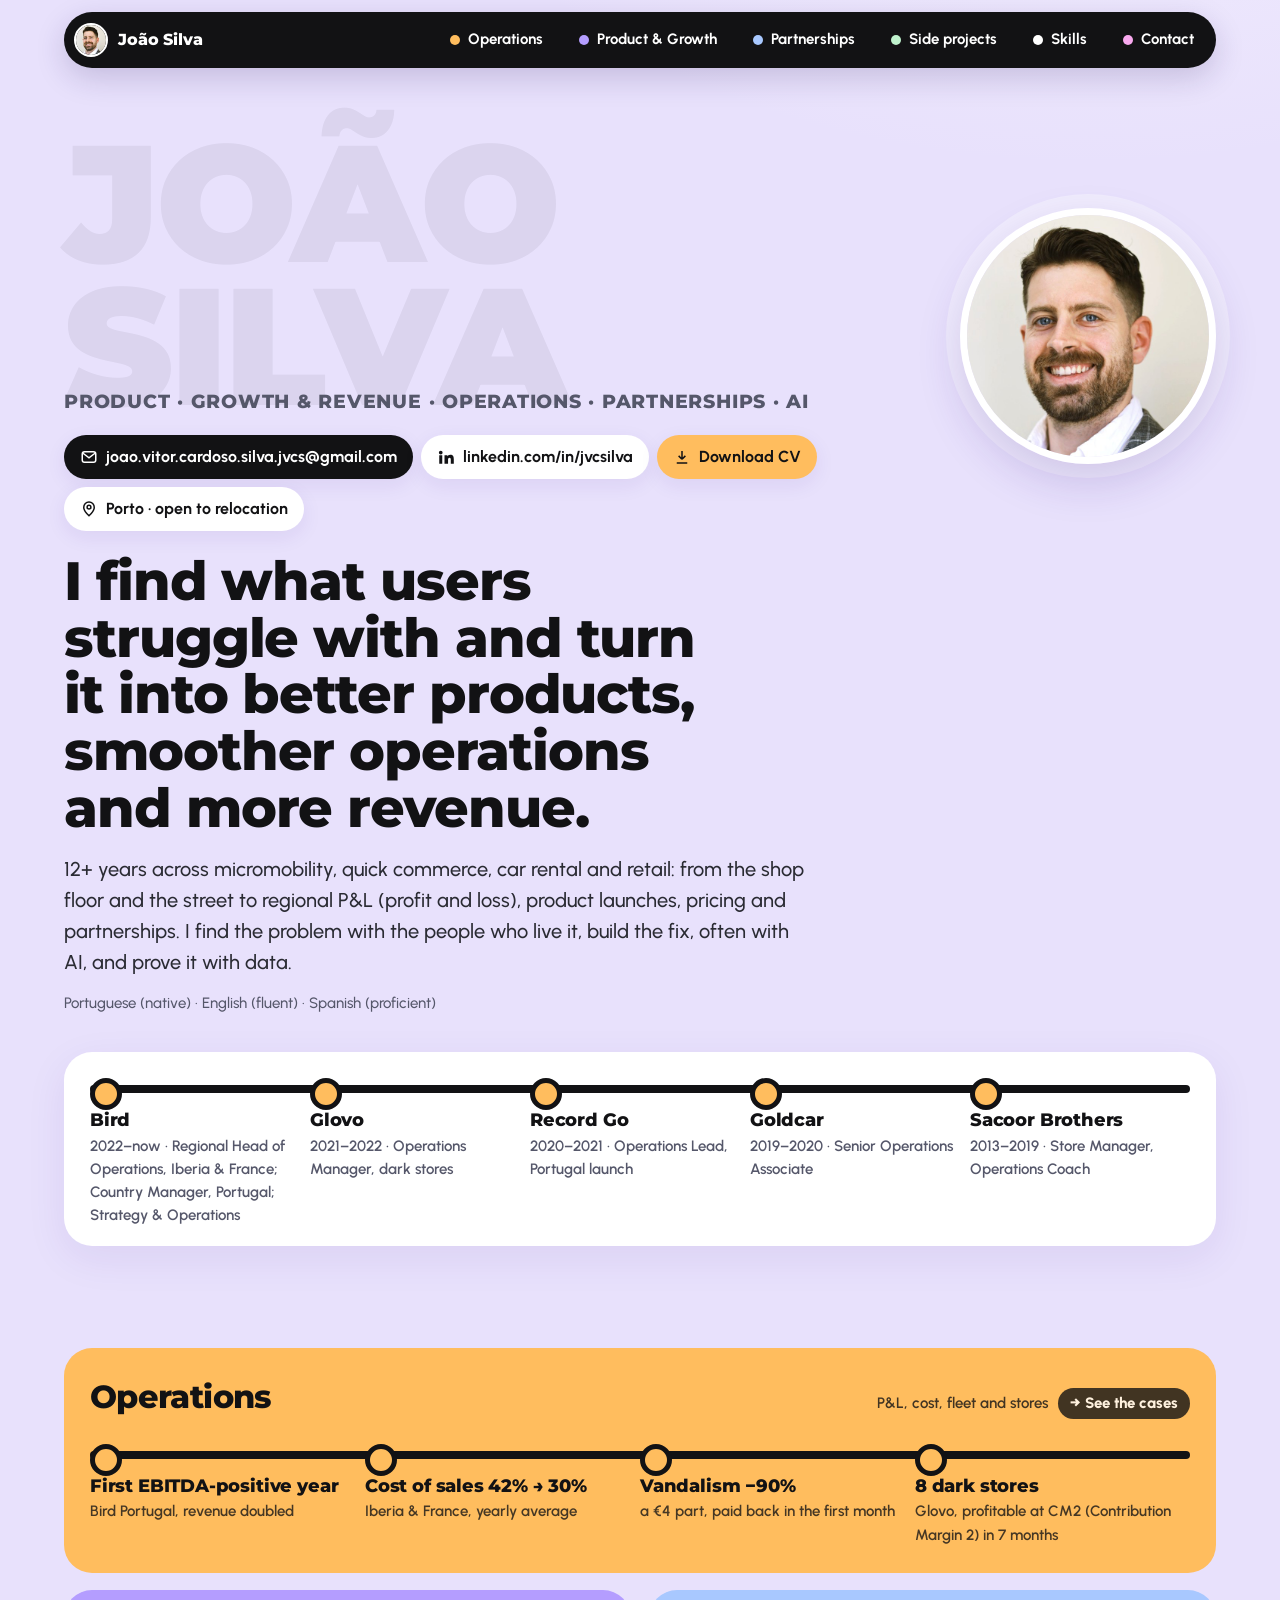
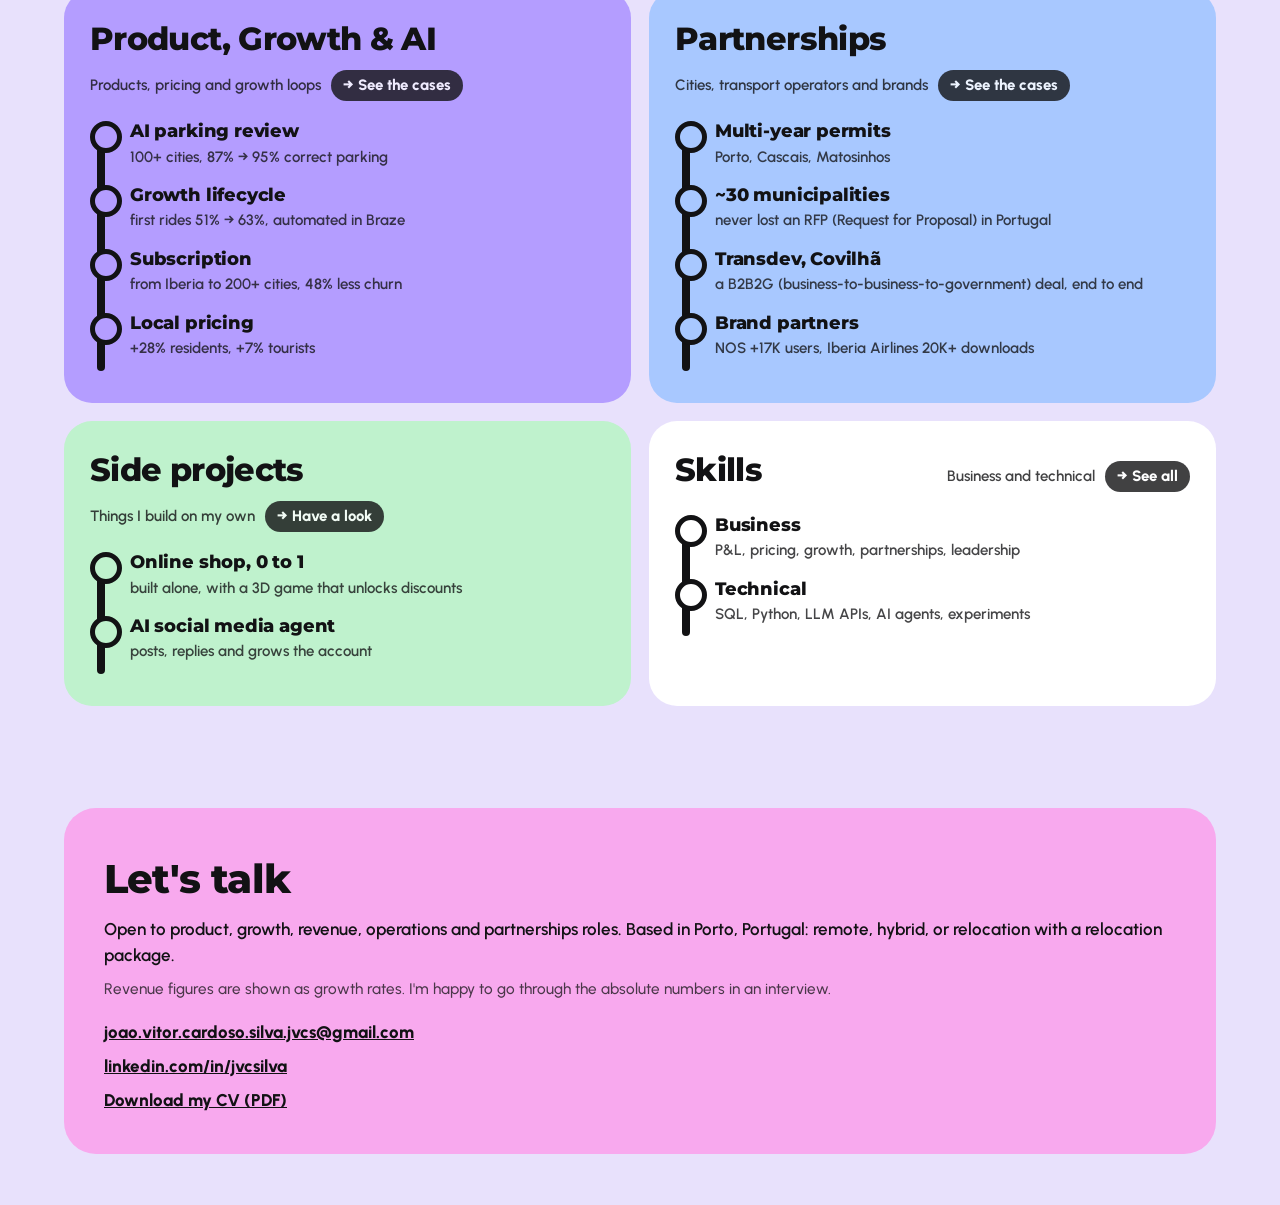
==== index.html @ 39b8984d "Portfolio Co-Authored-By: Claude Opus 5.5 <noreply@anthropic.com> Claude-Session: https://claude.ai/" ====
<!DOCTYPE html>
<html lang="en">
<head>
<meta charset="utf-8">
<meta name="viewport" content="width=device-width, initial-scale=1">
<title>João Silva Portfolio</title>
<meta name="description" content="João Silva: product, growth, revenue, operations and partnerships, with hands-on AI. 12+ years in micromobility, quick commerce, car rental and retail.">
<link rel="icon" href="assets/favicon.svg" type="image/svg+xml">
<link rel="apple-touch-icon" href="assets/img/apple-touch-icon.png">
<meta property="og:type" content="website">
<meta property="og:title" content="João Silva · Portfolio">
<meta property="og:description" content="João Silva: product, growth, revenue, operations and partnerships, with hands-on AI. 12+ years in micromobility, quick commerce, car rental and retail.">
<meta property="og:url" content="https://jvcsilva.pages.dev/">
<meta property="og:image" content="https://jvcsilva.pages.dev/assets/img/share.jpg">
<meta property="og:image:width" content="1200">
<meta property="og:image:height" content="630">
<meta name="twitter:card" content="summary_large_image">
<link rel="preload" href="assets/fonts/montserrat.woff2" as="font" type="font/woff2" crossorigin>
<link rel="preload" href="assets/fonts/urbanist.woff2" as="font" type="font/woff2" crossorigin>
<link rel="stylesheet" href="assets/styles.css">
</head>
<body>

<header class="top">
  <div class="wrap">
    <a class="brand" href="index.html"><img src="assets/img/joao-avatar.jpg" alt="" width="34" height="34"><span>João Silva</span></a>
    <nav class="nav" aria-label="Portfolio sections">
      <a class="ops" href="operations/index.html"><span class="l">Operations</span><span class="s">Ops</span></a>
      <a class="prod" href="product/index.html"><span class="l">Product &amp; Growth</span><span class="s">Product</span></a>
      <a class="part" href="partnerships/index.html"><span class="l">Partnerships</span><span class="s">Partners</span></a>
      <a class="proj" href="projects/index.html"><span class="l">Side projects</span><span class="s">Projects</span></a>
      <a class="skl" href="skills/index.html"><span class="l">Skills</span><span class="s">Skills</span></a>
      <a class="contact" href="#contact"><span class="l">Contact</span><span class="s">Contact</span></a>
    </nav>
  </div>
</header>

<main>
  <section class="band hero">
    <div class="wrap">
      <div class="hero-grid">
        <div class="hero-text">
          <p class="ghost" aria-hidden="true">João<br>Silva</p>
          <p class="role">Product · Growth &amp; Revenue · Operations · Partnerships · AI</p>
          <ul class="contacts" aria-label="Contact">
            <li><a class="mail" href="mailto:joao.vitor.cardoso.silva.jvcs@gmail.com"><svg viewBox="0 0 24 24" fill="none" stroke="currentColor" stroke-width="2" aria-hidden="true"><rect x="3" y="5" width="18" height="14" rx="3"/><path d="m4 7 8 6 8-6"/></svg><span class="full">joao.vitor.cardoso.silva.jvcs@gmail.com</span><span class="short">Email</span></a></li>
            <li><a href="https://www.linkedin.com/in/jvcsilva"><svg viewBox="0 0 24 24" fill="currentColor" aria-hidden="true"><path d="M4.98 3.5a2.5 2.5 0 1 1 0 5 2.5 2.5 0 0 1 0-5zM3 9.5h4V21H3zM10 9.5h3.8v1.6h.06c.53-1 1.83-2.06 3.77-2.06 4.03 0 4.77 2.65 4.77 6.1V21h-4v-5.1c0-1.22-.02-2.79-1.7-2.79-1.7 0-1.96 1.33-1.96 2.7V21H10z"/></svg><span class="full">linkedin.com/in/jvcsilva</span><span class="short">LinkedIn</span></a></li>
        <li><a class="cvbtn" href="cv/Joao_Silva_CV.pdf" download><svg viewBox="0 0 24 24" fill="none" stroke="currentColor" stroke-width="2" aria-hidden="true"><path d="M12 4v11m0 0-4.5-4.5M12 15l4.5-4.5M5 20h14"/></svg><span class="full">Download CV</span><span class="short">CV</span></a></li>
            <li><span><svg viewBox="0 0 24 24" fill="none" stroke="currentColor" stroke-width="2" aria-hidden="true"><path d="M12 21s-7-6.2-7-11.5a7 7 0 0 1 14 0C19 14.8 12 21 12 21z"/><circle cx="12" cy="9.5" r="2.5"/></svg>Porto · open to relocation</span></li>
          </ul>
          <h1>I find what users struggle with and turn it into better products, smoother operations and more revenue.</h1>
          <p class="lede">12+ years across micromobility, quick commerce, car rental and retail: from the shop floor and the street to regional P&amp;L (profit and loss), product launches, pricing and partnerships. I find the problem with the people who live it, build the fix, often with AI, and prove it with data.</p>
          <p class="who">Portuguese (native) · English (fluent) · Spanish (proficient)</p>
        </div>
        <figure class="portrait">
          <img src="assets/img/joao-square.jpg" alt="Portrait of João Silva" width="640" height="640">
        </figure>
      </div>
      <div class="career" aria-label="Career">
        <ul class="stations" style="--n:5">
          <li><b>Bird</b><span>2022–now · Regional Head of Operations, Iberia &amp; France; Country Manager, Portugal; Strategy &amp; Operations</span></li>
          <li><b>Glovo</b><span>2021–2022 · Operations Manager, dark stores</span></li>
          <li><b>Record Go</b><span>2020–2021 · Operations Lead, Portugal launch</span></li>
          <li><b>Goldcar</b><span>2019–2020 · Senior Operations Associate</span></li>
          <li><b>Sacoor Brothers</b><span>2013–2019 · Store Manager, Operations Coach</span></li>
        </ul>
      </div>
    </div>
  </section>

  <section class="band" aria-label="Portfolio tracks">
    <div class="wrap map">

      <a class="mline ops" href="operations/index.html">
        <div class="mhead">
          <h2>Operations</h2>
          <p>P&amp;L, cost, fleet and stores <span class="go">→ See the cases</span></p>
        </div>
        <ul class="stations" style="--n:4">
          <li><b>First EBITDA-positive year</b><span>Bird Portugal, revenue doubled</span></li>
          <li><b>Cost of sales 42% → 30%</b><span>Iberia &amp; France, yearly average</span></li>
          <li><b>Vandalism −90%</b><span>a €4 part, paid back in the first month</span></li>
          <li><b>8 dark stores</b><span>Glovo, profitable at CM2 (Contribution Margin 2) in 7 months</span></li>
        </ul>
      </a>

      <a class="mline prod" href="product/index.html">
        <div class="mhead">
          <h2>Product, Growth &amp; AI</h2>
          <p>Products, pricing and growth loops <span class="go">→ See the cases</span></p>
        </div>
        <ul class="stations" style="--n:4">
          <li><b>AI parking review</b><span>100+ cities, 87% → 95% correct parking</span></li>
          <li><b>Growth lifecycle</b><span>first rides 51% → 63%, automated in Braze</span></li>
          <li><b>Subscription</b><span>from Iberia to 200+ cities, 48% less churn</span></li>
          <li><b>Local pricing</b><span>+28% residents, +7% tourists</span></li>
        </ul>
      </a>

      <a class="mline part" href="partnerships/index.html">
        <div class="mhead">
          <h2>Partnerships</h2>
          <p>Cities, transport operators and brands <span class="go">→ See the cases</span></p>
        </div>
        <ul class="stations" style="--n:4">
          <li><b>Multi-year permits</b><span>Porto, Cascais, Matosinhos</span></li>
          <li><b>~30 municipalities</b><span>never lost an RFP (Request for Proposal) in Portugal</span></li>
          <li><b>Transdev, Covilhã</b><span>a B2B2G (business-to-business-to-government) deal, end to end</span></li>
          <li><b>Brand partners</b><span>NOS +17K users, Iberia Airlines 20K+ downloads</span></li>
        </ul>
      </a>

      <a class="mline proj" href="projects/index.html">
        <div class="mhead">
          <h2>Side projects</h2>
          <p>Things I build on my own <span class="go">→ Have a look</span></p>
        </div>
        <ul class="stations" style="--n:2">
          <li><b>Online shop, 0 to 1</b><span>built alone, with a 3D game that unlocks discounts</span></li>
          <li><b>AI social media agent</b><span>posts, replies and grows the account</span></li>
        </ul>
      </a>

      <a class="mline skl" href="skills/index.html">
        <div class="mhead">
          <h2>Skills</h2>
          <p>Business and technical <span class="go">→ See all</span></p>
        </div>
        <ul class="stations" style="--n:2">
          <li><b>Business</b><span>P&amp;L, pricing, growth, partnerships, leadership</span></li>
          <li><b>Technical</b><span>SQL, Python, LLM APIs, AI agents, experiments</span></li>
        </ul>
      </a>

    </div>
  </section>
</main>

<footer class="band foot" id="contact">
  <div class="wrap">
    <div>
      <h2>Let's talk</h2>
      <p>Open to product, growth, revenue, operations and partnerships roles. Based in Porto, Portugal: remote, hybrid, or relocation with a relocation package.</p>
      <p class="fig-note">Revenue figures are shown as growth rates. I'm happy to go through the absolute numbers in an interview.</p>
    </div>
    <ul>
      <li><a href="mailto:joao.vitor.cardoso.silva.jvcs@gmail.com">joao.vitor.cardoso.silva.jvcs@gmail.com</a></li>
      <li><a href="https://www.linkedin.com/in/jvcsilva">linkedin.com/in/jvcsilva</a></li>
      <li><a href="cv/Joao_Silva_CV.pdf" download>Download my CV (PDF)</a></li>
    </ul>
  </div>
</footer>

<script>
{
  const root=document.documentElement;
  const calm=window.matchMedia('(prefers-reduced-motion: reduce)').matches;
  if(!calm&&'IntersectionObserver' in window){
    root.classList.add('js');
    const hero=[...document.querySelectorAll('.hero .wrap > :not(.hero-grid), .hero-text > *, .portrait')];
    hero.forEach((el,i)=>{el.classList.add('reveal');el.style.setProperty('--d',(i*0.07).toFixed(2)+'s');});
    const rest=[...document.querySelectorAll('.career, .mline, .stop, .skillcard, .xfer a, .foot .wrap')];
    rest.forEach(el=>el.classList.add('reveal'));
    document.querySelectorAll('.stations').forEach(ul=>[...ul.children].forEach((li,i)=>li.style.setProperty('--i',i)));
    requestAnimationFrame(()=>requestAnimationFrame(()=>hero.forEach(el=>el.classList.add('in'))));
    const seen=new IntersectionObserver(entries=>{
      let n=0;
      entries.forEach(e=>{if(e.isIntersecting){e.target.style.setProperty('--d',(n++*0.08).toFixed(2)+'s');e.target.classList.add('in');seen.unobserve(e.target);}});
    },{rootMargin:'0px 0px -8% 0px',threshold:0});
    rest.forEach(el=>seen.observe(el));
    window.addEventListener('beforeprint',()=>document.querySelectorAll('.reveal').forEach(el=>el.classList.add('in')));
  }
}
</script>
</body>
</html>
---- assets/styles.css ----
/* VOICE   a senior operator's portfolio, friendly and confident, like a well-made consumer app
   IDEA    a metro map of a career: each track is a coloured line, each case a station on it
   PICTURE giant faded name behind the title, a glossy 3D metro roundel; pastel line tiles
   COLOUR  lavender ground, white cards, near-black ink; orange = Operations, lavender = Product & AI,
           sky blue = Partnerships, pink = contact, mint = availability
   TYPE    Montserrat 800/900 for display and numbers, Urbanist for text (both self-hosted)
   LAYOUT  hero with name, contacts and stats; bento of line tiles; cases as white cards on a line */

@font-face{font-family:Montserrat;src:url(fonts/montserrat.woff2) format("woff2");font-weight:100 900;font-display:swap}
@font-face{font-family:Urbanist;src:url(fonts/urbanist.woff2) format("woff2");font-weight:100 900;font-display:swap}

/* Palette and finish taken from the person's fitness-app reference: lavender ground, white cards,
   pastel tiles (orange, lavender, sky blue, pink), near-black ink, a dark pill navigation bar. */
:root{color-scheme:light;--bg:#e8e1fc;--bg2:#f3effe;--ink:#121214;--soft:#55576a;--faint:#8b8d9c;--card:#ffffff;--edge:rgba(18,18,20,.07);--neon:#121214;--ops:#ffbd5e;--prod:#b49dff;--part:#a8c8ff;--pink:#f8a9ee;--mint:#bff2cd;--dark:#121214;--line:var(--ink);--display:Montserrat,"Arial Black",system-ui,sans-serif}
*{box-sizing:border-box;min-width:0}
html{scroll-padding-top:84px;background:var(--bg)}
body{margin:0;color:var(--ink);font:500 17px/1.55 Urbanist,system-ui,-apple-system,"Segoe UI",sans-serif;overflow-x:clip;background:radial-gradient(1000px 640px at 85% -10%,var(--bg2),transparent 70%),var(--bg)}
img{max-width:100%;height:auto;display:block}
a{color:inherit}
.ops{--line:var(--ops)}
.prod{--line:var(--prod)}
.part{--line:var(--part)}
.proj{--line:var(--mint)}
.skl{--line:#ffffff}
.wrap{max-width:1240px;margin:0 auto}
.band{padding-block:clamp(28px,4vw,56px);padding-inline:max(5vw,16px)}

/* top bar: a dark pill, like an app's tab bar */
.top{position:sticky;top:0;z-index:5;padding:12px max(5vw,16px)}
.top .wrap{display:flex;flex-wrap:wrap;align-items:center;justify-content:space-between;gap:8px 16px;background:var(--dark);color:#fff;border-radius:999px;padding:6px;box-shadow:0 10px 30px rgba(40,20,90,.18)}
.brand{display:inline-flex;align-items:center;gap:10px;font-family:var(--display);font-weight:800;font-size:16px;text-decoration:none;letter-spacing:-.01em;padding:4px 14px 4px 4px;border-radius:999px;min-height:44px}
.brand img{width:34px;height:34px;border-radius:50%;object-fit:cover;border:2px solid #fff}
.brand:hover{background:rgba(255,255,255,.1)}
.nav{display:flex;flex-wrap:wrap;gap:4px}
.nav a{text-decoration:none;display:inline-flex;align-items:center;gap:8px;padding:10px 16px;border-radius:999px;font-weight:700;font-size:15px;min-height:44px}
.nav .s,.contacts .short{display:none}
.nav a::before{content:"";width:10px;height:10px;border-radius:50%;background:var(--line);flex:none}
.nav a.contact::before{background:var(--pink)}
.nav a:hover{background:rgba(255,255,255,.1)}
.nav a[aria-current=page]{background:#fff;color:var(--dark)}
.nav a:focus-visible,.mline:focus-visible,.xfer a:focus-visible,.foot a:focus-visible,.contacts a:focus-visible{outline:3px solid #6a4cff;outline-offset:3px}

/* hero */
.hero{position:relative}
.ghost{font-family:var(--display);font-weight:900;font-size:clamp(64px,13vw,190px);line-height:.86;letter-spacing:-.02em;text-transform:uppercase;color:rgba(18,18,20,.06);margin:0 0 -.18em;user-select:none;overflow-wrap:anywhere}
.hero .wrap{position:relative}
.badge{position:absolute;right:0;top:10px;width:clamp(220px,26vw,330px);height:auto;overflow:visible}
.badge text{font-family:var(--display);font-weight:800;font-size:12.6px;letter-spacing:.14em;fill:var(--ink)}
.badge .spin{transform-origin:100px 100px;animation:turn 28s linear infinite}
@keyframes turn{to{transform:rotate(360deg)}}
@media (prefers-reduced-motion:reduce){.badge .spin{animation:none}}
@media (max-width:420px){.fig b{font-size:24px}.fig{padding:12px 10px}}
.ghost.sm{font-size:clamp(34px,9.5vw,150px)}
.role{font-family:var(--display);font-weight:800;text-transform:uppercase;letter-spacing:.04em;font-size:clamp(15px,1.6vw,19px);color:var(--soft);margin:0 0 18px}
h1{font-family:var(--display);font-weight:800;font-size:clamp(32px,4.4vw,54px);line-height:1.05;letter-spacing:-.02em;margin:0 0 18px;text-wrap:balance;max-width:22ch}
.contacts{list-style:none;margin:0 0 22px;padding:0;display:flex;flex-wrap:wrap;gap:8px}
.contacts>li>a,.contacts>li>span{display:inline-flex;align-items:center;gap:8px;min-height:44px;padding:8px 16px;border-radius:999px;background:var(--card);text-decoration:none;font-weight:700;font-size:16px;box-shadow:0 6px 20px rgba(60,30,140,.08);overflow-wrap:anywhere}
.contacts svg{width:18px;height:18px;flex:none}
.contacts .mail{background:var(--dark);color:#fff}
.contacts .avail{background:var(--mint)}
.contacts .cvbtn{background:var(--ops)}
.contacts>li>a:hover{transform:translateY(-1px)}
.lede{font-size:clamp(18px,1.6vw,20px);max-width:62ch;margin:0;color:#2a2b33}
.who{color:var(--soft);margin:14px 0 0;font-size:15px}
.figs{display:grid;grid-template-columns:repeat(auto-fit,minmax(8.5em,1fr));gap:0;margin-top:clamp(24px,3vw,36px);background:var(--card);border-radius:28px;padding:8px 10px;box-shadow:0 12px 40px rgba(60,30,140,.08)}
.fig{padding:16px 18px}
.fig b{display:block;font-family:var(--display);font-weight:800;font-size:clamp(28px,3vw,40px);line-height:1.05;letter-spacing:-.02em;white-space:nowrap;color:var(--ink)}
.fig span{display:block;font-size:15px;color:var(--soft);margin-top:6px;max-width:22ch}

/* home: bento of line tiles */
.map{display:grid;grid-template-columns:repeat(2,minmax(0,1fr));gap:18px}
.map>.ops{grid-column:1/-1}
.mline{display:block;text-decoration:none;border-radius:28px;padding:24px 26px 26px;background:var(--line);color:var(--dark);container-type:inline-size;transition:transform .2s}
.mline:hover{transform:translateY(-3px)}
.mhead{display:flex;flex-wrap:wrap;align-items:baseline;justify-content:space-between;gap:6px 16px;margin-bottom:20px}
.mhead h2{margin:0;font-family:var(--display);font-size:clamp(24px,2.6vw,32px);font-weight:800;letter-spacing:-.02em}
.mhead p{margin:0;font-size:15px;font-weight:600;opacity:.8}
.go{font-weight:800;white-space:nowrap;background:var(--dark);color:#fff;border-radius:999px;padding:4px 12px;margin-left:6px;display:inline-block}
.stations{list-style:none;margin:0;padding:0;display:grid;grid-template-columns:repeat(var(--n,4),minmax(0,1fr));position:relative}
.stations::before{content:"";position:absolute;left:0;right:0;top:9px;height:8px;border-radius:4px;background:var(--dark)}
.stations li{position:relative;padding:34px 14px 0 0}
.stations li::before{content:"";position:absolute;top:2px;left:0;width:22px;height:22px;border-radius:50%;background:var(--line);border:5px solid var(--dark)}
.stations b{display:block;font-family:var(--display);font-weight:800;font-size:18px;line-height:1.15;letter-spacing:-.01em}
.stations span{display:block;font-size:15px;font-weight:600;opacity:.78;margin-top:4px}
@container (max-width:640px){
  .stations{grid-template-columns:minmax(0,1fr);padding-left:40px}
  .stations::before{left:7px;right:auto;top:6px;bottom:6px;width:8px;height:auto}
  .stations li{padding:0 0 16px 0}
  .stations li::before{left:-40px;top:0}
}

/* track pages: cases as glass cards on one coloured line */
.route{list-style:none;margin:0;padding:0;position:relative}
.route::before{content:"";position:absolute;left:11px;top:16px;bottom:16px;width:8px;border-radius:4px;background:var(--line)}
.stop{position:relative;margin:0 0 clamp(22px,3vw,32px) clamp(44px,5vw,60px);background:var(--card);border-radius:30px;padding:clamp(20px,3vw,32px);box-shadow:0 12px 40px rgba(60,30,140,.07)}
.stop:last-child{margin-bottom:0}
.stop::before{content:"";position:absolute;left:calc(-1 * clamp(44px,5vw,60px));top:30px;width:30px;height:30px;border-radius:50%;background:var(--bg);border:7px solid var(--line)}
.stop h2{margin:0;font-family:var(--display);font-size:clamp(22px,2.4vw,30px);line-height:1.12;font-weight:800;letter-spacing:-.02em;max-width:34ch}
.where{margin:8px 0 18px;color:var(--soft);font-size:15px}
.case{display:grid;grid-template-columns:minmax(0,1.35fr) minmax(0,1fr);gap:18px 36px}
.case h3{font-family:var(--display);font-size:14px;font-weight:800;text-transform:uppercase;letter-spacing:.04em;color:var(--ink);margin:0 0 6px}
.case p{margin:0 0 16px;max-width:66ch;color:#2a2b33}
.case ul{margin:0 0 16px;padding-left:20px;color:#2a2b33}
.case li{margin-bottom:7px}
.case li::marker{color:var(--ink)}
.case strong{color:var(--ink)}
.result{background:var(--line);color:var(--dark);border-radius:22px;padding:18px 20px;align-self:start}
.result h3{color:var(--dark)}
.result ul{list-style:none;padding:0;margin:0;color:var(--dark)}
.result li{padding:9px 0;border-top:1px solid rgba(0,0,0,.14);margin:0}
.result li:first-of-type{border-top:0;padding-top:2px}
.result strong{font-weight:800;color:var(--dark)}
.tags{display:flex;flex-wrap:wrap;gap:6px;margin:10px 0 0!important;padding:0;list-style:none}
.result .tags li,.tags li{font-size:13px;font-weight:700;border:0;border-radius:99px;padding:4px 11px;margin:0;background:rgba(0,0,0,.12)}
.stage{border-left:4px solid var(--line);padding-left:14px;margin:0 0 14px}
.stage p{margin:0}
.shot{margin:4px 0 16px;border:1px solid var(--edge);border-radius:22px;overflow:hidden;background:#fff}
.shot figcaption{font-size:14px;color:var(--soft);padding:10px 14px;background:var(--bg2)}

/* parking review gallery and evals */
.sub{font-family:var(--display);font-size:17px;font-weight:800;margin:30px 0 14px}
.reviews{display:grid;grid-template-columns:repeat(auto-fit,minmax(15em,1fr));gap:16px}
.rcard{margin:0;border:1px solid var(--edge);border-radius:22px;overflow:hidden;display:grid;grid-template-columns:110px minmax(0,1fr);background:var(--bg2)}
.rcard img{width:110px;height:100%;min-height:170px;object-fit:cover}
.rcard figcaption{padding:12px 14px;font-size:14px}
.rcard p{margin:4px 0 8px;color:#2a2b33}
.rcard b{font-family:var(--display);font-weight:800;font-size:15px}
.pass{color:#0d8a3a}
.fail{color:#d0201a}
.rcard dl{display:grid;grid-template-columns:auto minmax(0,1fr);gap:2px 10px;margin:0;color:var(--soft);font-size:13px}
.rcard dt{font-weight:700}
.rcard dd{margin:0;overflow-wrap:anywhere}
.note{font-size:13px;color:var(--soft);margin:8px 0 0}
.evals{display:grid;grid-template-columns:minmax(0,1fr);gap:20px;margin-top:8px}
.bars{list-style:none;margin:0;padding:0;display:grid;gap:8px;max-width:760px}
.bars li{display:grid;grid-template-columns:9.5em minmax(0,1fr) 3.6em;align-items:center;gap:10px;font-size:15px}
.bars i{display:block;height:16px;border-radius:99px;background:var(--line);width:calc(var(--v) * 1%)}
.bars li:last-child i{opacity:.4}
.bars b{text-align:right;font-variant-numeric:tabular-nums;font-weight:800}

/* interchange */
.change h2{font-family:var(--display);font-size:24px;font-weight:800;margin:0 0 6px;display:flex;align-items:center;gap:10px}
.change h2::before{content:"";width:22px;height:22px;border-radius:50%;border:6px solid var(--dark);background:var(--ops);flex:none}
.change>.wrap>p{margin:0 0 18px;color:var(--soft)}
.xfer{display:grid;grid-template-columns:repeat(auto-fit,minmax(16em,1fr));gap:16px}
.xfer a{display:block;text-decoration:none;border-radius:24px;padding:18px 20px;background:var(--line);color:var(--dark);transition:transform .2s}
.xfer a:hover{transform:translateY(-3px)}
.xfer b{display:block;font-family:var(--display);font-size:18px;font-weight:800;margin-bottom:4px}
.xfer span{font-size:15px;font-weight:600;opacity:.8}

/* hero with portrait: full colour, in a circle */
.hero-grid{display:grid;grid-template-columns:minmax(0,1fr) clamp(200px,20vw,260px);gap:clamp(28px,4vw,56px);align-items:center;position:relative}
.portrait{position:relative;margin:clamp(48px,6vw,96px) 0 0;align-self:start}
.portrait img{width:100%;height:auto;aspect-ratio:1;object-fit:cover;border-radius:50%;border:7px solid #fff;box-shadow:0 18px 44px rgba(60,30,140,.18),0 0 0 14px rgba(255,255,255,.35)}
@media (max-width:900px){
  .hero-grid{grid-template-columns:minmax(0,1fr)}
  .portrait{position:absolute;top:-4px;right:0;margin:0;width:clamp(84px,22vw,124px)}
  .portrait img{border-width:4px;box-shadow:0 10px 24px rgba(60,30,140,.18),0 0 0 7px rgba(255,255,255,.35)}
  .hero-text .ghost{margin-right:clamp(88px,24vw,136px)}
}

/* motion: quiet fade-up as things enter the screen, metro lines draw themselves */
@media (prefers-reduced-motion:no-preference){
  html.js .reveal{opacity:0;transform:translateY(16px);transition:opacity .7s cubic-bezier(.2,.7,.2,1),transform .7s cubic-bezier(.2,.7,.2,1);transition-delay:var(--d,0s)}
  html.js .reveal.in{opacity:1;transform:none}
  html.js .reveal .stations::before{transform:scaleX(0);transform-origin:left center;transition:transform 1.1s cubic-bezier(.2,.7,.2,1) .25s}
  html.js .reveal.in .stations::before{transform:scaleX(1)}
  html.js .reveal .stations li::before{opacity:0;transform:scale(.4);transition:opacity .45s ease,transform .45s cubic-bezier(.2,.9,.3,1.3);transition-delay:calc(.35s + var(--i,0) * .14s)}
  html.js .reveal.in .stations li::before{opacity:1;transform:none}
  .mline,.xfer a,.contacts>li>a,.stop{transition:transform .25s ease,box-shadow .25s ease}
  .mline:hover,.xfer a:hover{box-shadow:0 16px 40px rgba(60,30,140,.16)}
}
@container (max-width:640px){
  html.js .reveal .stations::before{transform:scaleY(0);transform-origin:center top}
  html.js .reveal.in .stations::before{transform:scaleY(1)}
}

/* career line and skills */
.career{margin-top:clamp(24px,3vw,36px);background:var(--card);border-radius:28px;padding:24px 26px 18px;box-shadow:0 12px 40px rgba(60,30,140,.08);container-type:inline-size;--line:var(--ops)}
.career .stations span{color:var(--soft);opacity:1}
.skills{display:grid;grid-template-columns:repeat(2,minmax(0,1fr));gap:18px}
.skillcard{background:var(--line);border-radius:28px;padding:24px 26px}
.skillcard h2{font-family:var(--display);font-size:clamp(22px,2.4vw,28px);font-weight:800;margin:0 0 14px;letter-spacing:-.02em}
.sgroup{margin-bottom:16px}
.sgroup h3{font-family:var(--display);font-size:14px;font-weight:800;text-transform:uppercase;letter-spacing:.04em;margin:0 0 8px}
.chips{list-style:none;margin:0;padding:0;display:flex;flex-wrap:wrap;gap:8px}
.chips li{background:rgba(255,255,255,.72);border-radius:999px;padding:7px 13px;font-size:15px;font-weight:600;line-height:1.3}
.lang{grid-column:1/-1}
@media (max-width:800px){.skills{grid-template-columns:minmax(0,1fr)}}

.gameshots{display:flex;gap:14px;margin-top:18px;flex-wrap:wrap}
.gameshots figure{margin:0;flex:0 1 210px;border-radius:24px;overflow:hidden;box-shadow:0 10px 30px rgba(60,30,140,.18)}
.play a{display:inline-block;margin-top:14px;background:var(--dark);color:#fff;text-decoration:none;font-weight:800;border-radius:999px;padding:10px 18px}
@media (max-width:600px){.gameshots figure{flex:1 1 0}}

/* footer: the pink tile */
.foot .wrap{display:flex;flex-wrap:wrap;justify-content:space-between;align-items:end;gap:18px 40px;background:var(--pink);color:var(--dark);border-radius:32px;padding:clamp(24px,4vw,40px)}
.foot h2{margin:0 0 6px;font-family:var(--display);font-size:clamp(28px,3.4vw,40px);font-weight:800;letter-spacing:-.02em}
.foot p{margin:0;font-weight:600}
.foot p+p{margin-top:8px}
.foot p.fig-note{font-weight:500;font-size:.9em;opacity:.75}
.foot ul{list-style:none;margin:0;padding:0;display:grid;gap:8px;font-size:17px}
.foot a{font-weight:800;overflow-wrap:anywhere}

@media (max-width:860px){.map{grid-template-columns:minmax(0,1fr)}}
@media (max-width:800px){.case{grid-template-columns:minmax(0,1fr)}}
@media (max-width:600px){
  .route::before{left:9px}
  .stop{margin-left:36px;border-radius:22px}
  .stop::before{left:-36px;width:26px;height:26px;border-width:6px}
  .fig{padding:12px 12px}
  .rcard{grid-template-columns:minmax(0,1fr)}
  .rcard img{width:100%;height:200px;min-height:0}
}
@media (max-width:420px){.bars li{grid-template-columns:7.5em minmax(0,1fr) 3.4em;font-size:13px}}
@media (prefers-reduced-motion:reduce){*{transition:none!important}}


/* phones: the menu becomes the app's bottom tab bar; contact chips go compact */
@media (max-width:700px){
  html{scroll-padding-top:16px}
  body{padding-bottom:calc(92px + env(safe-area-inset-bottom,0px))}
  .top{position:fixed;top:auto;bottom:0;left:0;right:0;z-index:20;padding:0 12px calc(10px + env(safe-area-inset-bottom,0px))}
  .top .wrap{border-radius:999px;padding:6px;justify-content:center;flex-wrap:nowrap}
  .brand{display:none}
  .nav{flex-wrap:nowrap;width:100%;gap:2px}
  .nav a{flex:1 1 0;flex-direction:column;justify-content:center;gap:4px;padding:7px 2px;min-height:54px;font-size:13px;border-radius:999px;text-align:center}
  .nav .l{display:none}
  .nav a.contact{display:none}
  .nav .s{display:block}
  .contacts .full{display:none}
  .contacts .short{display:inline}
  .contacts{gap:8px}
  .contacts>li>a,.contacts>li>span{padding:8px 14px;font-size:15px}
}

/* print / PDF: same identity on white paper */
@page{size:A4;margin:14mm 14mm 16mm}
@media print{
  :root{--edge:#dcdde2}
  html,body{background:#fff!important}
  body{font-size:11pt;line-height:1.45;-webkit-print-color-adjust:exact;print-color-adjust:exact}
  .top,.noprint,.change,.badge,.portrait{display:none}
  .reveal{opacity:1!important;transform:none!important}
  .band{padding:0 0 7mm}
  .ghost{color:#efedf6;font-size:56pt;margin-bottom:-.12em}
  .contacts>li>a,.contacts>li>span{box-shadow:none;border:1px solid #dcdde2;min-height:0;padding:3px 10px;font-size:10pt}
  .contacts .mail{background:#fff;color:#121214}
  .figs,.stop{box-shadow:none;border:1px solid #dcdde2}
  h1{font-size:22pt;max-width:none}
  .lede{font-size:12pt;color:#2a2b30}
  .figs{border-radius:14px;margin-top:5mm}
  .fig b{font-size:18pt}
  .fig span{color:#3a3b40}
  .stop{border-radius:16px;padding:6mm;margin-bottom:5mm;break-inside:auto}
  .stop h2{font-size:15pt}
  .stop>h2,.stop>.where,.case h3{break-after:avoid}
  .result,.stage,.case li,.case p,.fig,.reviews,.evals,.note,.sub{break-inside:avoid}
  .sub{break-after:avoid}
  .stop::before{background:#fff}
  .case{display:block}
  .result{margin-top:2mm;border-radius:12px}
  .case p,.case ul,.rcard p{color:#2a2b30}
  .case h3{color:#121214}
  .rcard{grid-template-columns:90px minmax(0,1fr)}
  .rcard img{width:90px;min-height:150px}
  .foot .wrap{border-radius:14px;padding:6mm}
  a{text-decoration:none}
}
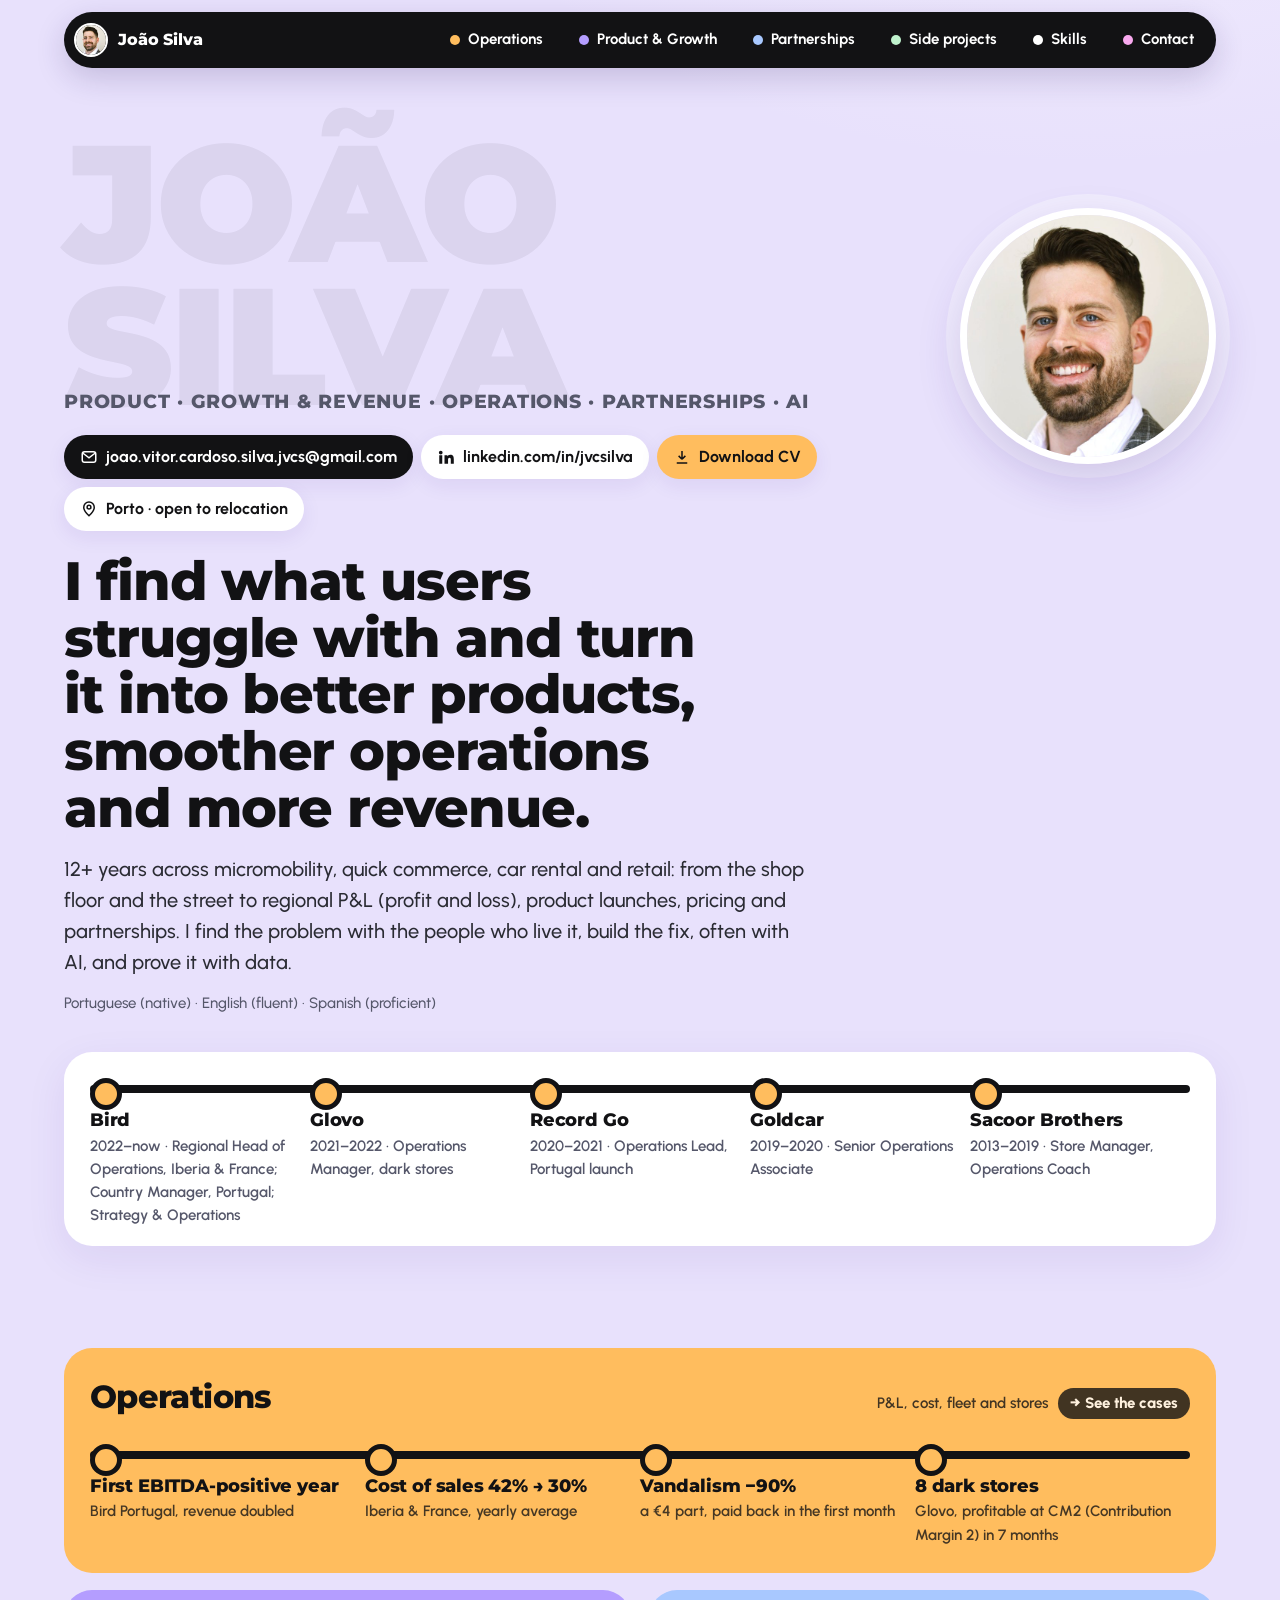
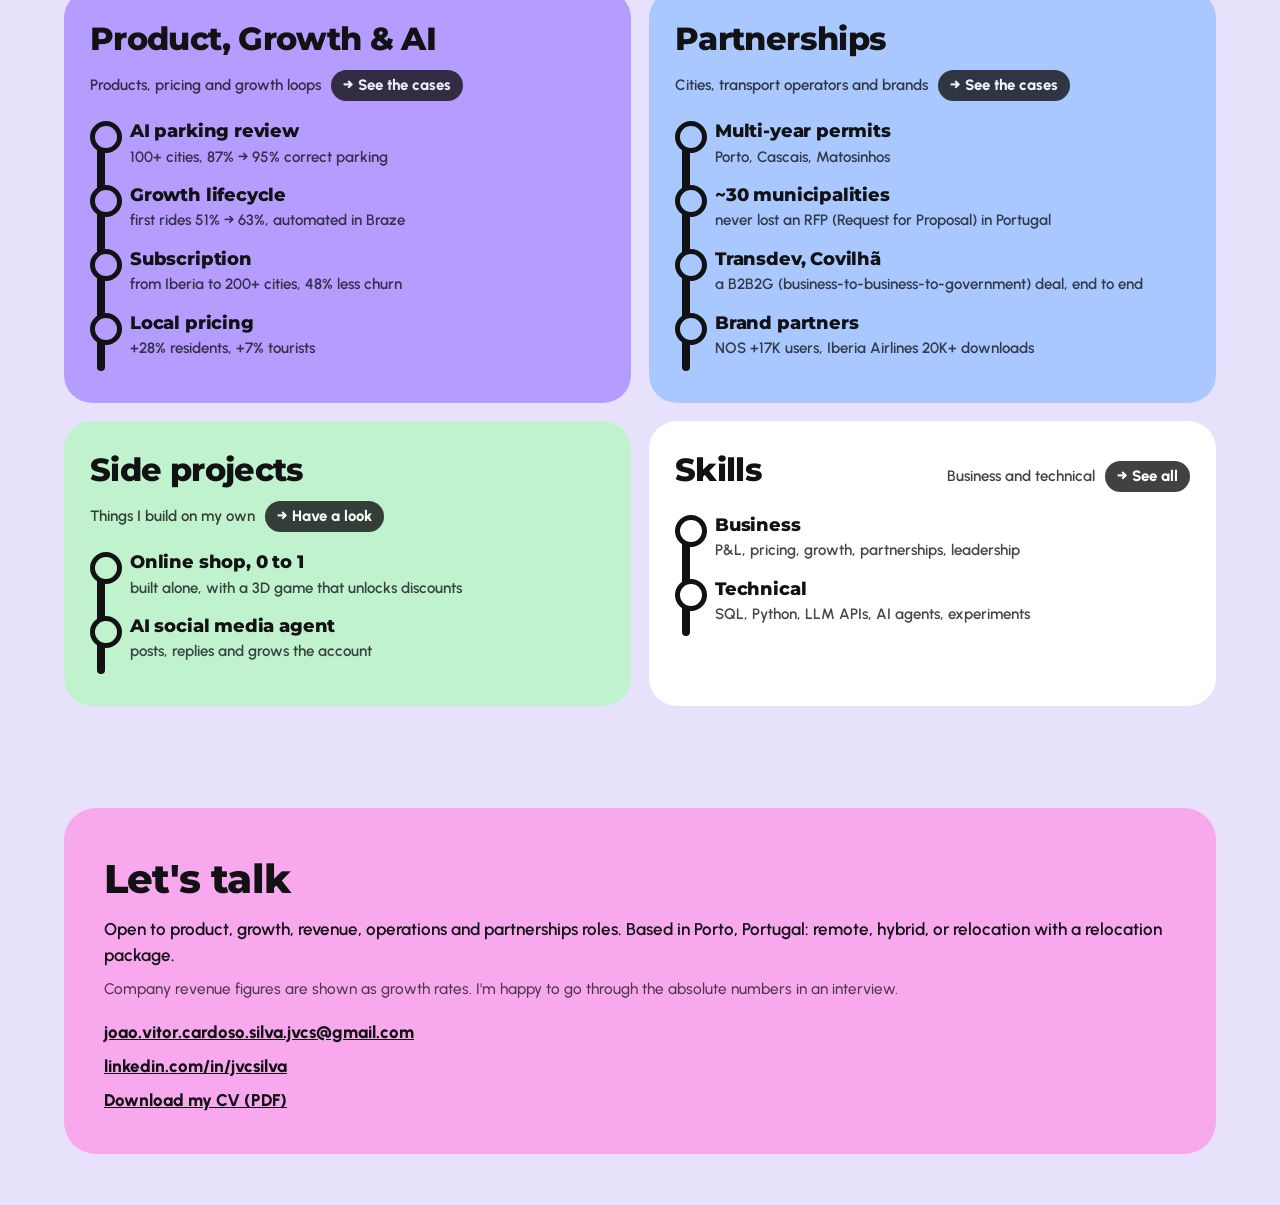
==== commit 4b85d9e8: "Clarify revenue note Co-Authored-By: Claude Opus 5.5 <noreply@anthropic.com> Claude-Session: https:/" ====
--- a/index.html
+++ b/index.html
@@ -141,7 +141,7 @@
     <div>
       <h2>Let's talk</h2>
       <p>Open to product, growth, revenue, operations and partnerships roles. Based in Porto, Portugal: remote, hybrid, or relocation with a relocation package.</p>
-      <p class="fig-note">Revenue figures are shown as growth rates. I'm happy to go through the absolute numbers in an interview.</p>
+      <p class="fig-note">Company revenue figures are shown as growth rates. I'm happy to go through the absolute numbers in an interview.</p>
     </div>
     <ul>
       <li><a href="mailto:joao.vitor.cardoso.silva.jvcs@gmail.com">joao.vitor.cardoso.silva.jvcs@gmail.com</a></li>
